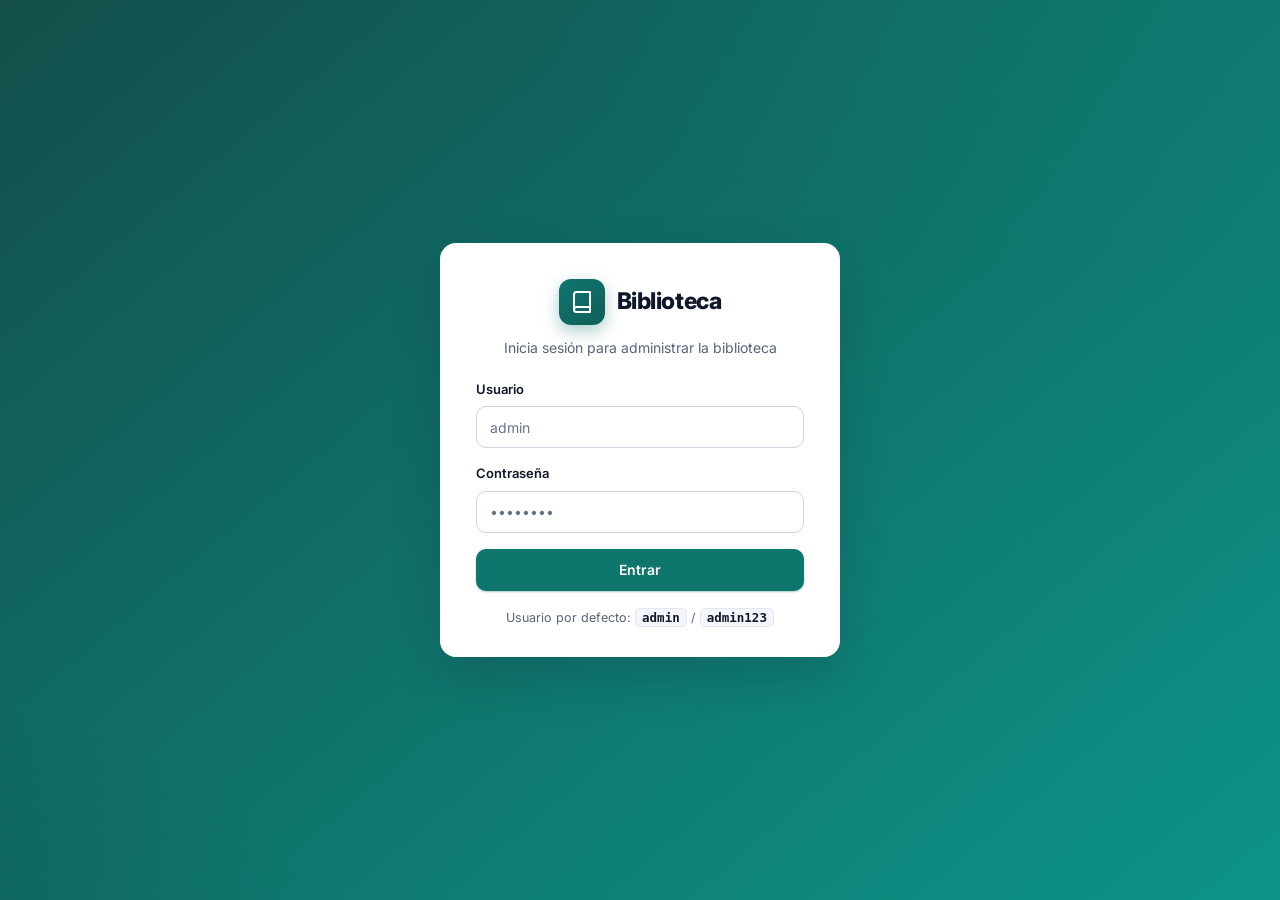
==== frontend/index.html @ afcfcbe7 "Primer commit" ====
<!DOCTYPE html>
<html lang="es">
<head>
    <meta charset="UTF-8">
    <meta name="viewport" content="width=device-width, initial-scale=1.0">
    <title>Iniciar sesión - Biblioteca</title>
    <link rel="icon" href="data:image/svg+xml,%3Csvg xmlns='http://www.w3.org/2000/svg' viewBox='0 0 100 100'%3E%3Ctext y='.9em' font-size='90'%3E%F0%9F%93%9A%3C/text%3E%3C/svg%3E">
    <link rel="stylesheet" href="css/estilos.css">
</head>
<body>
    <div class="login-fondo">
        <div class="login-tarjeta">
            <div class="login-marca">
                <div class="login-logo" aria-hidden="true">
                    <svg width="24" height="24" viewBox="0 0 24 24" fill="none" stroke="currentColor" stroke-width="2" stroke-linecap="round" stroke-linejoin="round">
                        <path d="M4 19.5A2.5 2.5 0 0 1 6.5 17H20"/>
                        <path d="M6.5 2H20v20H6.5A2.5 2.5 0 0 1 4 19.5v-15A2.5 2.5 0 0 1 6.5 2z"/>
                    </svg>
                </div>
                <h1 class="login-titulo">Biblioteca</h1>
            </div>
            <p class="login-subtitulo">Inicia sesión para administrar la biblioteca</p>

            <form id="form-login" autocomplete="on">
                <div class="campo">
                    <label for="username">Usuario</label>
                    <input type="text" id="username" placeholder="admin" autocomplete="username" required>
                </div>
                <div class="campo">
                    <label for="password">Contraseña</label>
                    <input type="password" id="password" placeholder="••••••••" autocomplete="current-password" required>
                </div>

                <div class="alerta" id="mensaje-error" role="alert"></div>

                <button type="submit" class="boton boton-primario boton-ancho" id="btn-login">
                    <span>Entrar</span>
                </button>
            </form>

            <p class="nota-creditos">
                Usuario por defecto: <code>admin</code> / <code>admin123</code>
            </p>
        </div>
    </div>

    <script src="config.js"></script>
    <script src="js/api.js"></script>
    <script src="js/auth.js"></script>
</body>
</html>
---- frontend/css/estilos.css ----
/* ==========================================================================
   Gestion de Biblioteca - Design System
   HTML + CSS + JS puro. Sin frameworks.
   ========================================================================== */

@import url('https://fonts.googleapis.com/css2?family=Inter:wght@400;500;600;700;800&display=swap');

:root {
  /* Paleta */
  --fondo: #f4f6fb;
  --superficie: #ffffff;
  --primario: #0f766e;
  --primario-hover: #0d9488;
  --primario-oscuro: #115e59;
  --primario-suave: #f0fdfa;
  --texto: #0f172a;
  --texto-suave: #55637a;
  --texto-tenue: #8b98ad;
  --borde: #e3e8f0;
  --borde-fuerte: #ccd4e1;

  --rojo: #dc2626;
  --rojo-oscuro: #b91c1c;
  --rojo-suave: #fef2f2;
  --verde: #15803d;
  --verde-suave: #f0fdf4;
  --verde-borde: #bbf7d0;
  --ambar: #b45309;
  --ambar-suave: #fffbeb;
  --ambar-borde: #fde68a;
  --indigo: #4f46e5;
  --indigo-suave: #eef2ff;

  /* Radios */
  --radio-sm: 8px;
  --radio: 12px;
  --radio-lg: 16px;

  /* Sombras */
  --sombra-1: 0 1px 2px rgba(15, 23, 42, 0.06);
  --sombra-2: 0 4px 16px rgba(15, 23, 42, 0.08);
  --sombra-3: 0 20px 50px rgba(15, 23, 42, 0.18);

  /* Focus ring accesible */
  --foco: 0 0 0 3px rgba(15, 118, 110, 0.28);

  /* Tipografia */
  --fuente: 'Inter', 'Segoe UI', system-ui, -apple-system, sans-serif;
}

* {
  margin: 0;
  padding: 0;
  box-sizing: border-box;
}

html {
  -webkit-text-size-adjust: 100%;
}

body {
  font-family: var(--fuente);
  background: var(--fondo);
  color: var(--texto);
  font-size: 15px;
  line-height: 1.5;
  min-height: 100vh;
}

body.sin-scroll {
  overflow: hidden;
}

img,
svg {
  display: inline-block;
  vertical-align: middle;
}

h1, h2, h3, h4 {
  line-height: 1.25;
  font-weight: 700;
  color: var(--texto);
}

/* ==========================================================================
   Focus visible consistente y accesible
   ========================================================================== */
:focus {
  outline: none;
}

:focus-visible {
  outline: none;
  box-shadow: var(--foco);
  border-radius: var(--radio-sm);
}

/* ==========================================================================
   Botones
   ========================================================================== */
.boton {
  display: inline-flex;
  align-items: center;
  justify-content: center;
  gap: 8px;
  border: 1px solid transparent;
  padding: 0 18px;
  height: 42px;
  border-radius: 10px;
  font-family: var(--fuente);
  font-size: 14px;
  font-weight: 600;
  cursor: pointer;
  white-space: nowrap;
  transition: background-color 0.15s ease, border-color 0.15s ease,
    color 0.15s ease, box-shadow 0.15s ease, transform 0.1s ease;
}

.boton svg {
  flex: 0 0 auto;
}

.boton:hover {
  transform: translateY(-1px);
}

.boton:active {
  transform: translateY(0);
}

.boton:disabled {
  opacity: 0.55;
  cursor: not-allowed;
  transform: none;
  box-shadow: none;
}

.boton-primario {
  background: var(--primario);
  color: #fff;
  box-shadow: 0 1px 2px rgba(15, 118, 110, 0.4);
}

.boton-primario:hover:not(:disabled) {
  background: var(--primario-hover);
}

.boton-primario:active:not(:disabled) {
  background: var(--primario-oscuro);
}

.boton-secundario {
  background: var(--superficie);
  color: var(--texto);
  border-color: var(--borde-fuerte);
}

.boton-secundario:hover:not(:disabled) {
  background: var(--fondo);
}

.boton-peligro {
  background: var(--rojo);
  color: #fff;
}

.boton-peligro:hover:not(:disabled) {
  background: var(--rojo-oscuro);
}

.boton-ghost {
  background: transparent;
  color: var(--texto-suave);
}

.boton-ghost:hover:not(:disabled) {
  background: var(--fondo);
  color: var(--texto);
}

.boton-mini {
  min-height: 40px;
  padding: 0 12px;
  font-size: 13px;
  border-radius: 8px;
}

.boton-ancho {
  width: 100%;
}

/* Spinner dentro de botones */
.cargando .icono-spin,
.boton .icono-spin {
  animation: girar 0.8s linear infinite;
}

@keyframes girar {
  to {
    transform: rotate(360deg);
  }
}

/* ==========================================================================
   LOGIN
   ========================================================================== */
.login-fondo {
  position: relative;
  display: flex;
  align-items: center;
  justify-content: center;
  min-height: 100vh;
  padding: 24px;
  background:
    radial-gradient(1000px 600px at 85% -10%, rgba(13, 148, 136, 0.18), transparent 60%),
    radial-gradient(800px 500px at -10% 110%, rgba(15, 23, 42, 0.16), transparent 60%),
    linear-gradient(140deg, #134e4a 0%, #0f766e 55%, #0d9488 100%);
}

.login-tarjeta {
  width: 100%;
  max-width: 400px;
  background: var(--superficie);
  border-radius: var(--radio-lg);
  padding: 36px 36px 30px;
  box-shadow: var(--sombra-3);
  position: relative;
}

.login-marca {
  display: flex;
  align-items: center;
  justify-content: center;
  gap: 12px;
  margin-bottom: 22px;
}

.login-logo {
  width: 46px;
  height: 46px;
  border-radius: 12px;
  background: linear-gradient(140deg, var(--primario), var(--primario-oscuro));
  display: flex;
  align-items: center;
  justify-content: center;
  color: #fff;
  box-shadow: 0 6px 16px rgba(15, 118, 110, 0.35);
}

.login-titulo {
  font-size: 23px;
  font-weight: 800;
  letter-spacing: -0.02em;
}

.login-subtitulo {
  text-align: center;
  color: var(--texto-suave);
  font-size: 14px;
  margin-top: -10px;
  margin-bottom: 22px;
}

/* Alerta de error */
.alerta {
  display: flex;
  align-items: flex-start;
  gap: 10px;
  background: var(--rojo-suave);
  border: 1px solid #fecaca;
  color: var(--rojo-oscuro);
  font-size: 13.5px;
  font-weight: 500;
  border-radius: var(--radio-sm);
  padding: 11px 13px;
  margin-bottom: 16px;
}

.alerta svg {
  flex: 0 0 auto;
  margin-top: 1px;
}

.alerta:empty {
  display: none;
}

.nota-creditos {
  margin-top: 18px;
  font-size: 12.5px;
  color: var(--texto-suave);
  text-align: center;
}

.nota-creditos code {
  background: var(--fondo);
  border: 1px solid var(--borde);
  border-radius: 5px;
  padding: 1px 6px;
  font-weight: 600;
  color: var(--texto);
}

/* ==========================================================================
   Campos de formulario
   ========================================================================== */
.campo {
  margin-bottom: 16px;
}

.campo label {
  display: flex;
  align-items: center;
  gap: 6px;
  font-size: 13px;
  font-weight: 600;
  color: var(--texto);
  margin-bottom: 7px;
}

.campo input,
.campo select,
.campo textarea {
  width: 100%;
  height: 42px;
  padding: 0 13px;
  border: 1px solid var(--borde-fuerte);
  border-radius: 10px;
  background: var(--superficie);
  font-family: var(--fuente);
  font-size: 14px;
  color: var(--texto);
  transition: border-color 0.15s ease, box-shadow 0.15s ease, background-color 0.15s ease;
}

.campo select {
  appearance: none;
  background-image: url("data:image/svg+xml;charset=UTF-8,%3Csvg xmlns='http://www.w3.org/2000/svg' width='16' height='16' viewBox='0 0 24 24' fill='none' stroke='%2355637a' stroke-width='2.4' stroke-linecap='round' stroke-linejoin='round'%3E%3Cpolyline points='6 9 12 15 18 9'/%3E%3C/svg%3E");
  background-repeat: no-repeat;
  background-position: right 12px center;
  padding-right: 38px;
}

.campo input::placeholder {
  color: #64748b;
}

.campo input:hover:not(:disabled),
.campo select:hover:not(:disabled) {
  border-color: #a6b1c4;
}

.campo input:focus,
.campo select:focus {
  border-color: var(--primario);
  box-shadow: var(--foco);
}

.campo input:disabled,
.campo select:disabled {
  background: var(--fondo);
  color: var(--texto-suave);
  cursor: not-allowed;
}

.campo.entrada-error input,
.campo.entrada-error select {
  border-color: var(--rojo);
}

.campo.entrada-error input:focus,
.campo.entrada-error select:focus {
  box-shadow: 0 0 0 3px rgba(220, 38, 38, 0.18);
}

.ayuda {
  font-size: 12.5px;
  color: var(--texto-suave);
  margin-top: 6px;
}

.nota {
  font-size: 12.5px;
  color: var(--texto-suave);
  background: var(--fondo);
  border: 1px dashed var(--borde-fuerte);
  border-radius: var(--radio-sm);
  padding: 9px 12px;
  margin-bottom: 4px;
}

.mensaje-error {
  color: var(--rojo);
  font-size: 13px;
  margin-top: 4px;
  min-height: 18px;
  text-align: center;
}

/* ==========================================================================
   PANEL - Estructura
   ========================================================================== */
.barra-superior {
  position: sticky;
  top: 0;
  z-index: 40;
  display: flex;
  align-items: center;
  justify-content: space-between;
  height: 64px;
  padding: 0 24px;
  background: rgba(255, 255, 255, 0.92);
  backdrop-filter: blur(8px);
  border-bottom: 1px solid var(--borde);
}

.marca {
  display: flex;
  align-items: center;
  gap: 11px;
  font-size: 17px;
  font-weight: 800;
  letter-spacing: -0.02em;
  color: var(--texto);
}

.marca .logo {
  width: 34px;
  height: 34px;
  border-radius: 9px;
  background: linear-gradient(140deg, var(--primario), var(--primario-oscuro));
  display: flex;
  align-items: center;
  justify-content: center;
  color: #fff;
  box-shadow: 0 4px 10px rgba(15, 118, 110, 0.3);
}

.marca .logo span {
  font-size: 16px;
  font-weight: 800;
}

.marca small {
  display: block;
  font-size: 11.5px;
  font-weight: 500;
  color: var(--texto-suave);
  letter-spacing: 0;
  margin-top: 1px;
}

.usuario-barra {
  display: flex;
  align-items: center;
  gap: 14px;
}

.usuario-info {
  display: flex;
  align-items: center;
  gap: 10px;
}

.usuario-info .avatar {
  width: 34px;
  height: 34px;
  border-radius: 50%;
  background: var(--primario-suave);
  border: 1px solid var(--verde-borde);
  color: var(--primario-oscuro);
  display: flex;
  align-items: center;
  justify-content: center;
  font-weight: 700;
  font-size: 14px;
}

.usuario-info .nombre {
  font-size: 14px;
  font-weight: 600;
  line-height: 1.15;
}

.usuario-info .rol {
  display: inline-block;
  font-size: 10.5px;
  font-weight: 700;
  text-transform: uppercase;
  letter-spacing: 0.4px;
  color: var(--primario-oscuro);
  background: var(--primario-suave);
  border: 1px solid var(--verde-borde);
  padding: 2px 8px;
  border-radius: 20px;
}

.distribucion {
  display: flex;
  min-height: calc(100vh - 64px);
}

/* ==========================================================================
   Menu lateral
   ========================================================================== */
.menu-lateral {
  width: 236px;
  flex: 0 0 236px;
  background: var(--superficie);
  border-right: 1px solid var(--borde);
  padding: 20px 14px;
  display: flex;
  flex-direction: column;
  gap: 4px;
}

.menu-titulo {
  font-size: 11px;
  font-weight: 700;
  text-transform: uppercase;
  letter-spacing: 0.7px;
  color: var(--texto-tenue);
  padding: 0 12px;
  margin-bottom: 8px;
}

.item-menu {
  display: flex;
  align-items: center;
  gap: 12px;
  width: 100%;
  text-align: left;
  padding: 11px 12px;
  border: none;
  background: transparent;
  border-radius: 10px;
  font-family: var(--fuente);
  font-size: 14px;
  font-weight: 600;
  color: var(--texto-suave);
  cursor: pointer;
  position: relative;
  transition: background-color 0.15s ease, color 0.15s ease;
}

.item-menu svg {
  flex: 0 0 auto;
  color: var(--texto-tenue);
  transition: color 0.15s ease;
}

.item-menu:hover {
  background: var(--fondo);
  color: var(--texto);
}

.item-menu:hover svg {
  color: var(--primario);
}

.item-menu.activo {
  background: var(--primario-suave);
  color: var(--primario-oscuro);
}

.item-menu.activo svg {
  color: var(--primario);
}

.item-menu.activo::before {
  content: '';
  position: absolute;
  left: -14px;
  top: 50%;
  transform: translateY(-50%);
  width: 4px;
  height: 26px;
  border-radius: 0 4px 4px 0;
  background: var(--primario);
}

/* ==========================================================================
   Contenido y secciones
   ========================================================================== */
.contenido {
  flex: 1;
  min-width: 0;
  padding: 26px 28px 40px;
}

.seccion {
  display: none;
  flex-direction: column;
  gap: 20px;
  animation: aparicion-seccion 0.25s ease;
}

.seccion.activa {
  display: flex;
}

@keyframes aparicion-seccion {
  from {
    opacity: 0;
    transform: translateY(6px);
  }
  to {
    opacity: 1;
    transform: translateY(0);
  }
}

.cabecera {
  display: flex;
  align-items: flex-end;
  justify-content: space-between;
  gap: 14px;
  flex-wrap: wrap;
}

.cabecera-texto h2 {
  font-size: 21px;
  letter-spacing: -0.02em;
}

.cabecera-texto p {
  font-size: 13.5px;
  color: var(--texto-suave);
  margin-top: 3px;
}

/* ==========================================================================
   Tablas
   ========================================================================== */
.contenedor-tabla {
  background: var(--superficie);
  border: 1px solid var(--borde);
  border-radius: var(--radio);
  box-shadow: var(--sombra-1);
  overflow: auto;
  max-height: calc(100vh - 240px);
}

.tabla {
  width: 100%;
  border-collapse: collapse;
  font-size: 14px;
}

.tabla thead th {
  position: sticky;
  top: 0;
  z-index: 2;
  background: #f8fafc;
  text-align: left;
  padding: 13px 16px;
  font-size: 11.5px;
  font-weight: 700;
  text-transform: uppercase;
  letter-spacing: 0.55px;
  color: var(--texto-suave);
  border-bottom: 1px solid var(--borde);
  white-space: nowrap;
}

.tabla td {
  padding: 12px 16px;
  border-bottom: 1px solid var(--fondo);
  color: var(--texto);
  vertical-align: middle;
}

.tabla tbody tr {
  transition: background-color 0.12s ease;
}

.tabla tbody tr:nth-child(even) {
  background: #fbfcfe;
}

.tabla tbody tr:hover {
  background: #f1f7f6;
}

.tabla tbody tr:last-child td {
  border-bottom: none;
}

.tabla .titulo-celda {
  font-weight: 600;
}

.tabla .secundario {
  color: var(--texto-suave);
  font-size: 13px;
}

.acciones {
  display: flex;
  gap: 7px;
  align-items: center;
  white-space: nowrap;
}

/* Fila de carga */
.cargando-row td {
  text-align: center;
  padding: 40px 16px;
  color: var(--texto-suave);
}

.cargando-fila {
  display: inline-flex;
  align-items: center;
  gap: 10px;
  font-size: 13.5px;
}

.spinner {
  width: 22px;
  height: 22px;
  border: 3px solid var(--borde);
  border-top-color: var(--primario);
  border-radius: 50%;
  animation: girar 0.7s linear infinite;
}

/* ==========================================================================
   Insignias (badges)
   ========================================================================== */
.insignia {
  display: inline-flex;
  align-items: center;
  gap: 6px;
  padding: 3px 10px;
  border-radius: 20px;
  font-size: 11.5px;
  font-weight: 700;
  letter-spacing: 0.2px;
  white-space: nowrap;
}

.insignia::before {
  content: '';
  width: 6px;
  height: 6px;
  border-radius: 50%;
  background: currentColor;
}

.insignia-verde {
  background: var(--verde-suave);
  color: var(--verde);
  border: 1px solid var(--verde-borde);
}

.insignia-roja {
  background: var(--rojo-suave);
  color: var(--rojo-oscuro);
  border: 1px solid #fecaca;
}

.insignia-ambar {
  background: var(--ambar-suave);
  color: var(--ambar);
  border: 1px solid var(--ambar-borde);
}

.insignia-gris {
  background: #eef1f6;
  color: var(--texto-suave);
  border: 1px solid var(--borde);
}

.insignia-indigo {
  background: var(--indigo-suave);
  color: var(--indigo);
  border: 1px solid #c7d2fe;
}

/* ==========================================================================
   Estados VACIO
   ========================================================================== */
.aviso-vacio {
  display: none;
  padding: 52px 24px;
  text-align: center;
}

.aviso-vacio .vacio-icono {
  width: 60px;
  height: 60px;
  margin: 0 auto 16px;
  border-radius: 50%;
  background: var(--fondo);
  display: flex;
  align-items: center;
  justify-content: center;
  color: var(--texto-tenue);
}

.aviso-vacio h4 {
  font-size: 16px;
  margin-bottom: 6px;
}

.aviso-vacio p {
  font-size: 13.5px;
  color: var(--texto-suave);
  max-width: 340px;
  margin: 0 auto 18px;
}

/* ==========================================================================
   MODALES
   ========================================================================== */
.modal {
  display: none;
  position: fixed;
  inset: 0;
  z-index: 100;
  align-items: center;
  justify-content: center;
  padding: 20px;
  background: rgba(15, 23, 42, 0.55);
  backdrop-filter: blur(3px);
}

.modal.abierto {
  display: flex;
}

.modal-caja {
  background: var(--superficie);
  border-radius: 14px;
  width: 100%;
  max-width: 500px;
  max-height: calc(100vh - 40px);
  display: flex;
  flex-direction: column;
  box-shadow: var(--sombra-3);
  animation: aparicion-modal 0.22s cubic-bezier(0.2, 0.9, 0.3, 1.1);
}

@keyframes aparicion-modal {
  from {
    opacity: 0;
    transform: translateY(12px) scale(0.98);
  }
  to {
    opacity: 1;
    transform: translateY(0) scale(1);
  }
}

.modal-cabecera {
  display: flex;
  align-items: center;
  justify-content: space-between;
  gap: 12px;
  padding: 18px 22px;
  border-bottom: 1px solid var(--borde);
}

.modal-titulo {
  display: flex;
  align-items: center;
  gap: 11px;
}

.modal-titulo .icono {
  width: 34px;
  height: 34px;
  border-radius: 9px;
  background: var(--primario-suave);
  color: var(--primario);
  display: flex;
  align-items: center;
  justify-content: center;
}

.modal-cabecera h3 {
  font-size: 16.5px;
}

.modal-cuerpo {
  padding: 22px;
  overflow-y: auto;
}

.modal-pie {
  padding: 14px 22px 20px;
  display: flex;
  justify-content: flex-end;
  gap: 10px;
}

.cerrar-modal {
  width: 34px;
  height: 34px;
  display: flex;
  align-items: center;
  justify-content: center;
  border: none;
  background: transparent;
  border-radius: 8px;
  color: var(--texto-suave);
  cursor: pointer;
  transition: background-color 0.15s ease, color 0.15s ease;
}

.cerrar-modal:hover {
  background: var(--fondo);
  color: var(--texto);
}

.fila-campos {
  display: grid;
  grid-template-columns: 1fr 1fr;
  gap: 14px;
}

/* ==========================================================================
   TOASTS
   ========================================================================== */
.toast-cont {
  position: fixed;
  bottom: 22px;
  right: 22px;
  z-index: 300;
  display: flex;
  flex-direction: column;
  gap: 10px;
  max-width: min(360px, calc(100vw - 32px));
}

.toast {
  display: flex;
  align-items: flex-start;
  gap: 11px;
  padding: 13px 15px;
  border-radius: 11px;
  color: #fff;
  font-size: 13.5px;
  font-weight: 500;
  line-height: 1.4;
  box-shadow: 0 10px 28px rgba(15, 23, 42, 0.22);
  animation: aparicion-toast 0.22s ease;
}

.toast svg {
  flex: 0 0 auto;
  margin-top: 1px;
}

.toast-exito {
  background: var(--verde);
}

.toast-error {
  background: var(--rojo);
}

@keyframes aparicion-toast {
  from {
    opacity: 0;
    transform: translateY(12px);
  }
  to {
    opacity: 1;
    transform: translateY(0);
  }
}

/* ==========================================================================
   RESPONSIVE
   ========================================================================== */
@media (max-width: 992px) {
  .menu-lateral {
    width: 204px;
    flex: 0 0 204px;
  }

  .contenido {
    padding: 20px;
  }
}

@media (max-width: 900px) {
  .distribucion {
    flex-direction: column;
  }

  .menu-lateral {
    width: 100%;
    flex: none;
    flex-direction: row;
    gap: 8px;
    overflow-x: auto;
    padding: 10px 14px;
    border-right: none;
    border-bottom: 1px solid var(--borde);
  }

  .menu-titulo {
    display: none;
  }

  .item-menu {
    flex: 0 0 auto;
    width: auto;
    padding: 9px 14px;
  }

  .item-menu.activo::before {
    display: none;
  }

  .contenido {
    padding: 20px 16px;
  }
}

@media (max-width: 640px) {
  .barra-superior {
    height: 58px;
    padding: 0 14px;
  }

  .marca small {
    display: none;
  }

  .usuario-info .nombre {
    display: none;
  }

  .contenido {
    padding: 16px 14px 32px;
  }

  .cabecera {
    flex-direction: column;
    align-items: stretch;
  }

  .cabecera .boton {
    width: 100%;
  }

  /* Tablas -> tarjetas en pantallas pequenas */
  .contenedor-tabla {
    max-height: none;
    border: none;
    box-shadow: none;
    background: transparent;
    overflow: visible;
  }

  .tabla {
    display: block;
    min-width: 0;
  }

  .tabla thead {
    display: none;
  }

  .tabla tbody {
    display: flex;
    flex-direction: column;
    gap: 12px;
  }

  .tabla tbody tr {
    display: flex;
    flex-direction: column;
    gap: 2px;
    background: var(--superficie);
    border: 1px solid var(--borde);
    border-radius: var(--radio);
    padding: 14px 16px;
    box-shadow: var(--sombra-1);
  }

  .tabla tbody tr:hover {
    background: var(--superficie);
  }

  .tabla td {
    display: flex;
    align-items: center;
    justify-content: space-between;
    gap: 12px;
    padding: 6px 0;
    border: none;
  }

  .tabla td::before {
    content: attr(data-label);
    font-size: 11px;
    font-weight: 700;
    text-transform: uppercase;
    letter-spacing: 0.4px;
    color: var(--texto-tenue);
    flex: 0 0 auto;
  }

  .tabla td.acciones-celda {
    justify-content: flex-start;
    flex-wrap: wrap;
    margin-top: 8px;
    padding-top: 10px;
    border-top: 1px dashed var(--borde);
  }

  .tabla td.acciones-celda::before {
    content: none;
  }

  .acciones {
    width: 100%;
    flex-wrap: wrap;
  }

  .acciones .boton-mini {
    flex: 1 1 auto;
    justify-content: center;
    height: 40px;
  }

  /* Campos en una sola columna */
  .fila-campos {
    grid-template-columns: 1fr;
    gap: 0;
  }

  /* Modales como hoja inferior */
  .modal {
    padding: 0;
    align-items: flex-end;
  }

  .modal-caja {
    max-width: 100%;
    max-height: 92vh;
    border-radius: 16px 16px 0 0;
  }

  .modal-pie {
    padding-bottom: 24px;
  }

  /* Loading row */
  .cargando-fila {
    justify-content: center;
  }

  .login-fondo {
    padding: 16px;
  }

  .login-tarjeta {
    padding: 28px 22px 24px;
  }
}

/* ==========================================================================
   Movimiento reducido
   ========================================================================== */
@media (prefers-reduced-motion: reduce) {
  *,
  *::before,
  *::after {
    animation-duration: 0.01ms !important;
    animation-iteration-count: 1 !important;
    transition-duration: 0.01ms !important;
    scroll-behavior: auto !important;
  }
}

/* ==========================================================================
   Correcciones de la auditoría
   - Anillo de foco visible para botones (declaración final, misma especificidad
     que .boton-* para ganar la cascada y no quedar enmascarado).
   - Skip-link para navegación por teclado.
   - Header compacto en pantallas muy estrechas (sin desborde horizontal).
   ========================================================================== */
:focus-visible {
  box-shadow: var(--foco);
}

.skip-link {
  position: absolute;
  left: 14px;
  top: -100%;
  background: var(--primario);
  color: #fff;
  padding: 10px 16px;
  border-radius: 8px;
  font-size: 14px;
  font-weight: 600;
  z-index: 500;
  transition: top 0.15s ease;
}

.skip-link:focus-visible {
  top: 12px;
}

@media (max-width: 500px) {
  .usuario-info .rol {
    display: none;
  }
}

@media (max-width: 460px) {
  .barra-superior .boton-mini span {
    display: none;
  }

  .barra-superior .boton-mini {
    padding: 0 11px;
  }
}
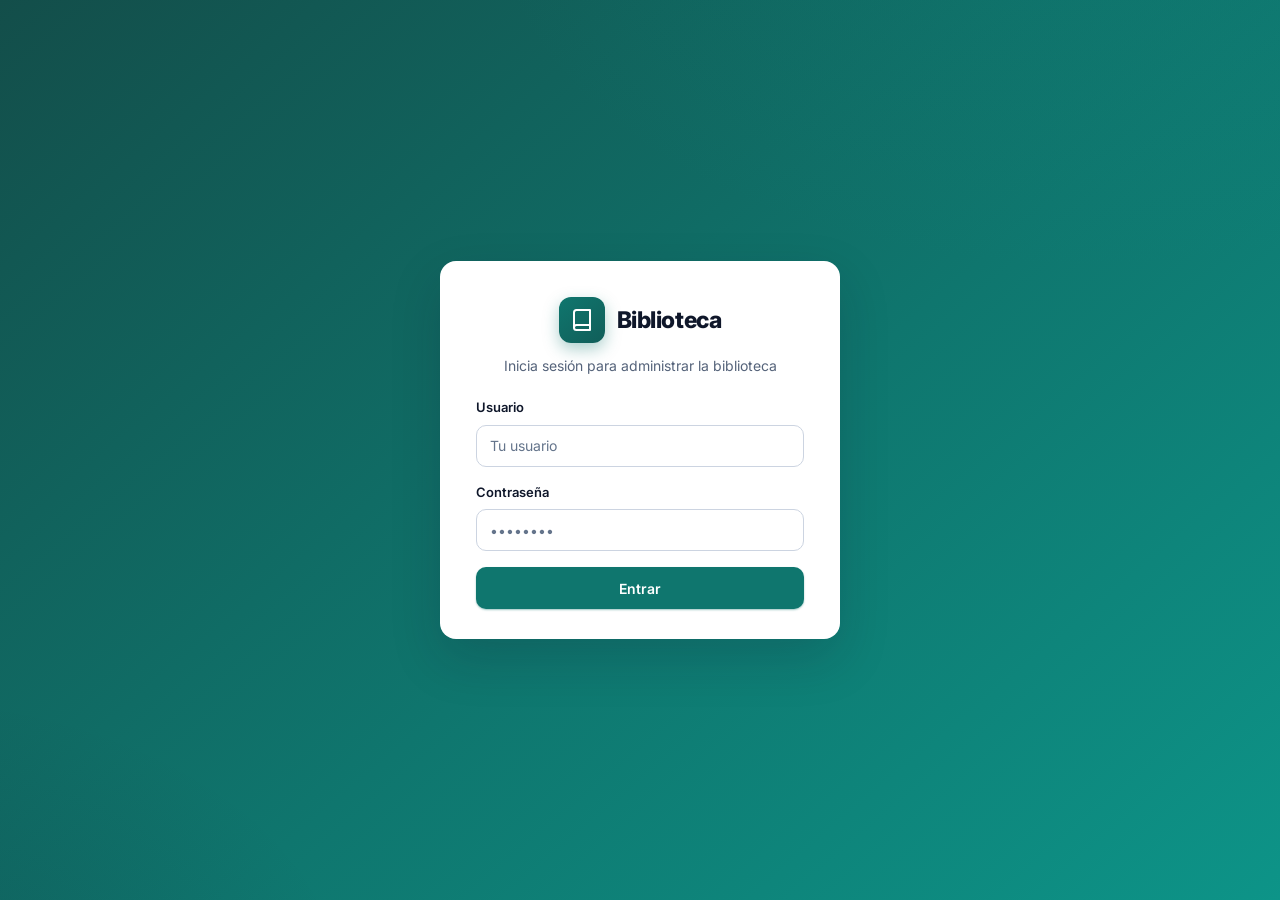
==== commit 94af1aa4: "Corregir login" ====
--- a/frontend/index.html
+++ b/frontend/index.html
@@ -24,7 +24,7 @@
             <form id="form-login" autocomplete="on">
                 <div class="campo">
                     <label for="username">Usuario</label>
-                    <input type="text" id="username" placeholder="admin" autocomplete="username" required>
+                    <input type="text" id="username" placeholder="Tu usuario" autocomplete="username" required>
                 </div>
                 <div class="campo">
                     <label for="password">Contraseña</label>
@@ -37,10 +37,6 @@
                     <span>Entrar</span>
                 </button>
             </form>
-
-            <p class="nota-creditos">
-                Usuario por defecto: <code>admin</code> / <code>admin123</code>
-            </p>
         </div>
     </div>
 
--- a/frontend/css/estilos.css
+++ b/frontend/css/estilos.css
@@ -286,22 +286,6 @@
   display: none;
 }
 
-.nota-creditos {
-  margin-top: 18px;
-  font-size: 12.5px;
-  color: var(--texto-suave);
-  text-align: center;
-}
-
-.nota-creditos code {
-  background: var(--fondo);
-  border: 1px solid var(--borde);
-  border-radius: 5px;
-  padding: 1px 6px;
-  font-weight: 600;
-  color: var(--texto);
-}
-
 /* ==========================================================================
    Campos de formulario
    ========================================================================== */
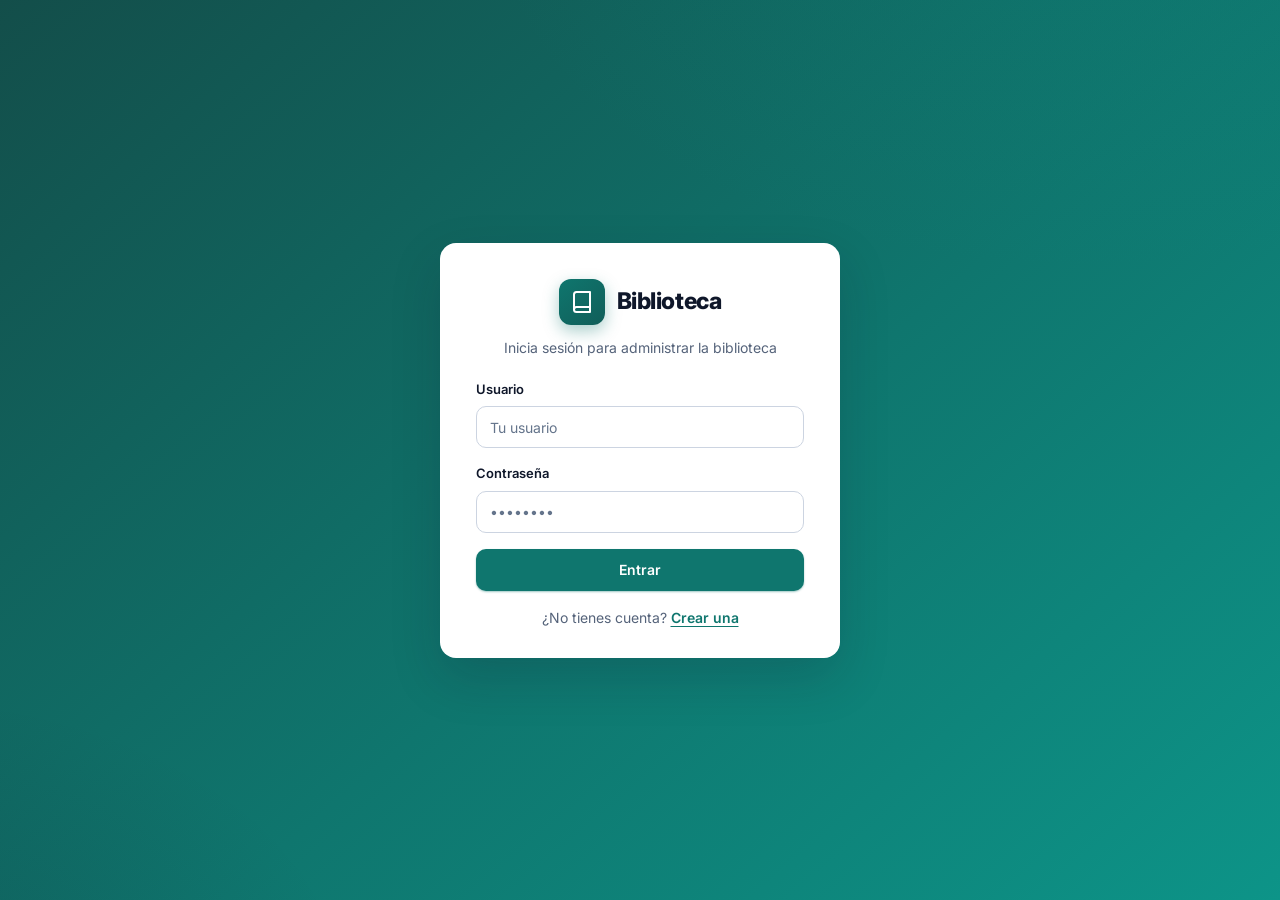
==== commit 0adf85c9: "mejora" ====
--- a/frontend/index.html
+++ b/frontend/index.html
@@ -19,7 +19,7 @@
                 </div>
                 <h1 class="login-titulo">Biblioteca</h1>
             </div>
-            <p class="login-subtitulo">Inicia sesión para administrar la biblioteca</p>
+            <p class="login-subtitulo" id="login-subtitulo">Inicia sesión para administrar la biblioteca</p>
 
             <form id="form-login" autocomplete="on">
                 <div class="campo">
@@ -36,6 +36,53 @@
                 <button type="submit" class="boton boton-primario boton-ancho" id="btn-login">
                     <span>Entrar</span>
                 </button>
+
+                <p class="login-alternativa">
+                    ¿No tienes cuenta?
+                    <button type="button" class="enlace-boton" id="btn-mostrar-registro">Crear una</button>
+                </p>
+            </form>
+
+            <form id="form-registro" class="oculto" autocomplete="on">
+                <div class="login-2col">
+                    <div class="campo">
+                        <label for="reg-nombre">Nombre</label>
+                        <input type="text" id="reg-nombre" placeholder="Tu nombre" autocomplete="given-name" required>
+                    </div>
+                    <div class="campo">
+                        <label for="reg-apellido">Apellido</label>
+                        <input type="text" id="reg-apellido" placeholder="Tu apellido" autocomplete="family-name">
+                    </div>
+                </div>
+                <div class="campo">
+                    <label for="reg-email">Correo electrónico</label>
+                    <input type="email" id="reg-email" placeholder="tucorreo@ejemplo.com" autocomplete="email" required>
+                </div>
+                <div class="campo">
+                    <label for="reg-username">Nombre de usuario</label>
+                    <input type="text" id="reg-username" placeholder="Con el que iniciarás sesión" autocomplete="username" required>
+                </div>
+                <div class="login-2col">
+                    <div class="campo">
+                        <label for="reg-password">Contraseña</label>
+                        <input type="password" id="reg-password" placeholder="Mínimo 6 caracteres" autocomplete="new-password" required>
+                    </div>
+                    <div class="campo">
+                        <label for="reg-password2">Repetir contraseña</label>
+                        <input type="password" id="reg-password2" placeholder="Repite la contraseña" autocomplete="new-password" required>
+                    </div>
+                </div>
+
+                <div class="alerta" id="mensaje-registro" role="alert"></div>
+
+                <button type="submit" class="boton boton-primario boton-ancho" id="btn-registro">
+                    <span>Crear cuenta</span>
+                </button>
+
+                <p class="login-alternativa">
+                    ¿Ya tienes cuenta?
+                    <button type="button" class="enlace-boton" id="btn-mostrar-login">Iniciar sesión</button>
+                </p>
             </form>
         </div>
     </div>
--- a/frontend/css/estilos.css
+++ b/frontend/css/estilos.css
@@ -262,6 +262,54 @@
   margin-bottom: 22px;
 }
 
+/* Alternativa: crear cuenta desde el login */
+.login-alternativa {
+  text-align: center;
+  color: var(--texto-suave);
+  font-size: 14px;
+  margin-top: 16px;
+}
+
+.enlace-boton {
+  background: none;
+  border: none;
+  padding: 0;
+  color: var(--primario);
+  font: inherit;
+  font-weight: 600;
+  cursor: pointer;
+  text-decoration: underline;
+  text-underline-offset: 3px;
+}
+
+.enlace-boton:hover {
+  color: var(--primario-oscuro);
+}
+
+.enlace-boton:focus-visible {
+  outline: 2px solid var(--primario);
+  outline-offset: 3px;
+  border-radius: 3px;
+}
+
+.login-2col {
+  display: grid;
+  grid-template-columns: 1fr 1fr;
+  gap: 12px;
+}
+
+@media (max-width: 460px) {
+  .login-2col {
+    grid-template-columns: 1fr;
+  }
+}
+
+.alerta.alerta-exito {
+  background: var(--verde-suave);
+  border-color: var(--verde-borde);
+  color: var(--verde);
+}
+
 /* Alerta de error */
 .alerta {
   display: flex;
@@ -1207,4 +1255,423 @@
   .barra-superior .boton-mini {
     padding: 0 11px;
   }
+}
+
+/* ==========================================================================
+   AMPLIACION 2026 - Dashboard, toolbar, paginacion, catalogo
+   ========================================================================== */
+
+/* --- Rejilla de estadisticas --- */
+.rejilla-stats {
+  display: grid;
+  grid-template-columns: repeat(auto-fit, minmax(190px, 1fr));
+  gap: 16px;
+  margin-bottom: 22px;
+}
+
+.tarjeta-stat {
+  display: flex;
+  align-items: center;
+  gap: 14px;
+  background: var(--superficie);
+  border: 1px solid var(--borde);
+  border-radius: var(--radio);
+  padding: 18px;
+  box-shadow: var(--sombra-1);
+}
+
+.tarjeta-stat .stat-icono {
+  width: 44px;
+  height: 44px;
+  flex: 0 0 44px;
+  border-radius: 12px;
+  display: flex;
+  align-items: center;
+  justify-content: center;
+  background: var(--primario-suave);
+  color: var(--primario-oscuro);
+}
+
+.tarjeta-stat.alerta .stat-icono {
+  background: var(--rojo-suave);
+  color: var(--rojo-oscuro);
+}
+
+.tarjeta-stat.aviso .stat-icono {
+  background: var(--ambar-suave);
+  color: var(--ambar);
+}
+
+.tarjeta-stat .valor {
+  font-size: 26px;
+  font-weight: 800;
+  line-height: 1;
+  letter-spacing: -0.03em;
+}
+
+.tarjeta-stat .etiqueta {
+  font-size: 12.5px;
+  color: var(--texto-suave);
+  margin-top: 3px;
+}
+
+.dashboard-grid {
+  display: grid;
+  grid-template-columns: 1.2fr 1fr;
+  gap: 20px;
+  align-items: start;
+}
+
+.panel-tarjeta {
+  background: var(--superficie);
+  border: 1px solid var(--borde);
+  border-radius: var(--radio);
+  padding: 20px;
+  box-shadow: var(--sombra-1);
+  margin-bottom: 20px;
+}
+
+.panel-tarjeta h3 {
+  font-size: 15px;
+  margin-bottom: 16px;
+}
+
+/* --- Barras de categorias --- */
+.barras {
+  display: flex;
+  flex-direction: column;
+  gap: 12px;
+}
+
+.barra-fila {
+  display: grid;
+  grid-template-columns: 130px 1fr 40px;
+  align-items: center;
+  gap: 10px;
+  font-size: 13px;
+}
+
+.barra-pista {
+  height: 9px;
+  background: var(--fondo);
+  border-radius: 20px;
+  overflow: hidden;
+}
+
+.barra-relleno {
+  height: 100%;
+  border-radius: 20px;
+  background: linear-gradient(90deg, var(--primario), var(--primario-hover));
+}
+
+/* --- Lista de actividad --- */
+.lista-actividad {
+  list-style: none;
+  display: flex;
+  flex-direction: column;
+  gap: 2px;
+}
+
+.actividad-item {
+  display: flex;
+  align-items: flex-start;
+  gap: 12px;
+  padding: 10px 0;
+  border-bottom: 1px dashed var(--borde);
+  font-size: 13px;
+}
+
+.actividad-item:last-child {
+  border-bottom: none;
+}
+
+.actividad-item .accion-chip {
+  flex: 0 0 auto;
+  font-size: 10px;
+  font-weight: 700;
+  text-transform: uppercase;
+  letter-spacing: 0.4px;
+  padding: 3px 8px;
+  border-radius: 20px;
+  background: var(--indigo-suave);
+  color: var(--indigo);
+}
+
+.actividad-item .detalle {
+  flex: 1;
+  color: var(--texto);
+}
+
+.actividad-item .fecha {
+  color: var(--texto-tenue);
+  font-size: 11.5px;
+  white-space: nowrap;
+}
+
+/* --- Toolbar de tablas --- */
+.toolbar-tabla {
+  display: flex;
+  flex-wrap: wrap;
+  gap: 10px;
+  align-items: center;
+  margin-bottom: 16px;
+}
+
+.buscador {
+  position: relative;
+  flex: 1 1 260px;
+  min-width: 200px;
+}
+
+.buscador svg {
+  position: absolute;
+  left: 12px;
+  top: 50%;
+  transform: translateY(-50%);
+  color: var(--texto-tenue);
+  pointer-events: none;
+}
+
+.buscador input {
+  width: 100%;
+  height: 42px;
+  padding: 0 14px 0 38px;
+  border: 1px solid var(--borde-fuerte);
+  border-radius: 10px;
+  font-family: var(--fuente);
+  font-size: 14px;
+  background: var(--superficie);
+  color: var(--texto);
+}
+
+.buscador input:focus {
+  border-color: var(--primario);
+  box-shadow: var(--foco);
+  outline: none;
+}
+
+.toolbar-tabla select {
+  height: 42px;
+  padding: 0 12px;
+  border: 1px solid var(--borde-fuerte);
+  border-radius: 10px;
+  font-family: var(--fuente);
+  font-size: 13.5px;
+  background: var(--superficie);
+  color: var(--texto);
+  cursor: pointer;
+}
+
+.toolbar-tabla select:focus {
+  border-color: var(--primario);
+  box-shadow: var(--foco);
+  outline: none;
+}
+
+.check-linea {
+  display: inline-flex;
+  align-items: center;
+  gap: 8px;
+  font-size: 13.5px;
+  color: var(--texto-suave);
+  height: 42px;
+  padding: 0 12px;
+  border: 1px solid var(--borde-fuerte);
+  border-radius: 10px;
+  background: var(--superficie);
+  cursor: pointer;
+  user-select: none;
+}
+
+.check-linea input {
+  width: 16px;
+  height: 16px;
+  accent-color: var(--primario);
+}
+
+/* --- Paginacion --- */
+.paginacion {
+  display: flex;
+  align-items: center;
+  justify-content: space-between;
+  flex-wrap: wrap;
+  gap: 12px;
+  margin-top: 16px;
+}
+
+.pag-info {
+  font-size: 13px;
+  color: var(--texto-suave);
+}
+
+.pag-controles {
+  display: flex;
+  gap: 6px;
+}
+
+.pag-boton {
+  min-width: 38px;
+  height: 38px;
+  padding: 0 10px;
+  border: 1px solid var(--borde-fuerte);
+  border-radius: 9px;
+  background: var(--superficie);
+  color: var(--texto);
+  font-family: var(--fuente);
+  font-size: 13.5px;
+  font-weight: 600;
+  cursor: pointer;
+}
+
+.pag-boton:hover:not(:disabled) {
+  border-color: var(--primario);
+  color: var(--primario-oscuro);
+}
+
+.pag-boton:disabled {
+  opacity: 0.45;
+  cursor: not-allowed;
+}
+
+/* --- Catalogo visual --- */
+.cat-grid {
+  display: grid;
+  grid-template-columns: repeat(auto-fill, minmax(230px, 1fr));
+  gap: 16px;
+}
+
+.cat-card {
+  display: flex;
+  flex-direction: column;
+  background: var(--superficie);
+  border: 1px solid var(--borde);
+  border-radius: var(--radio);
+  overflow: hidden;
+  box-shadow: var(--sombra-1);
+  transition: box-shadow 0.15s ease, transform 0.1s ease;
+}
+
+.cat-card:hover {
+  box-shadow: var(--sombra-2);
+  transform: translateY(-2px);
+}
+
+.cat-portada {
+  height: 130px;
+  background: linear-gradient(140deg, var(--primario), var(--primario-oscuro));
+  color: #fff;
+  display: flex;
+  align-items: center;
+  justify-content: center;
+  font-size: 34px;
+  font-weight: 800;
+  background-size: cover;
+  background-position: center;
+}
+
+.cat-info {
+  padding: 14px;
+  display: flex;
+  flex-direction: column;
+  gap: 6px;
+  flex: 1;
+}
+
+.cat-info .titulo {
+  font-size: 14.5px;
+  font-weight: 700;
+  line-height: 1.3;
+}
+
+.cat-info .autor {
+  font-size: 12.5px;
+  color: var(--texto-suave);
+}
+
+.cat-meta {
+  display: flex;
+  flex-wrap: wrap;
+  gap: 6px;
+  margin-top: auto;
+  padding-top: 8px;
+}
+
+.cat-pie {
+  display: flex;
+  gap: 8px;
+  padding: 10px 14px;
+  border-top: 1px solid var(--borde);
+  background: #fbfcfe;
+}
+
+.cat-pie .boton {
+  flex: 1;
+}
+
+/* --- Chips de estado de ejemplar --- */
+.estado-dot {
+  display: inline-flex;
+  align-items: center;
+  gap: 6px;
+  font-size: 12px;
+  font-weight: 600;
+}
+
+.estado-dot::before {
+  content: '';
+  width: 8px;
+  height: 8px;
+  border-radius: 50%;
+  background: var(--texto-tenue);
+}
+
+.estado-dot.ok::before { background: var(--verde); }
+.estado-dot.aviso::before { background: var(--ambar); }
+.estado-dot.mal::before { background: var(--rojo); }
+.estado-dot.info::before { background: var(--indigo); }
+
+/* --- Modal de confirmacion --- */
+.modal-confirmar .modal-caja {
+  max-width: 440px;
+}
+
+.modal-confirmar .modal-cuerpo {
+  display: flex;
+  gap: 14px;
+  align-items: flex-start;
+}
+
+.modal-confirmar .icono-alerta {
+  flex: 0 0 40px;
+  width: 40px;
+  height: 40px;
+  border-radius: 50%;
+  display: flex;
+  align-items: center;
+  justify-content: center;
+  background: var(--ambar-suave);
+  color: var(--ambar);
+}
+
+/* --- Utilidades --- */
+.oculto { display: none !important; }
+.grid-3 { display: grid; grid-template-columns: repeat(3, 1fr); gap: 14px; }
+.texto-tenue { color: var(--texto-tenue); font-size: 12.5px; }
+
+@media (max-width: 992px) {
+  .dashboard-grid { grid-template-columns: 1fr; }
+}
+
+@media (max-width: 640px) {
+  .rejilla-stats { grid-template-columns: repeat(2, 1fr); gap: 12px; }
+  .tarjeta-stat { padding: 14px; gap: 10px; }
+  .tarjeta-stat .stat-icono { width: 38px; height: 38px; flex-basis: 38px; }
+  .tarjeta-stat .valor { font-size: 22px; }
+  .cat-pie { flex-wrap: wrap; }
+  .barra-fila { grid-template-columns: 96px 1fr 34px; }
+  .grid-3 { grid-template-columns: 1fr; }
+}
+
+@media (max-width: 420px) {
+  .rejilla-stats { grid-template-columns: 1fr; }
 }
